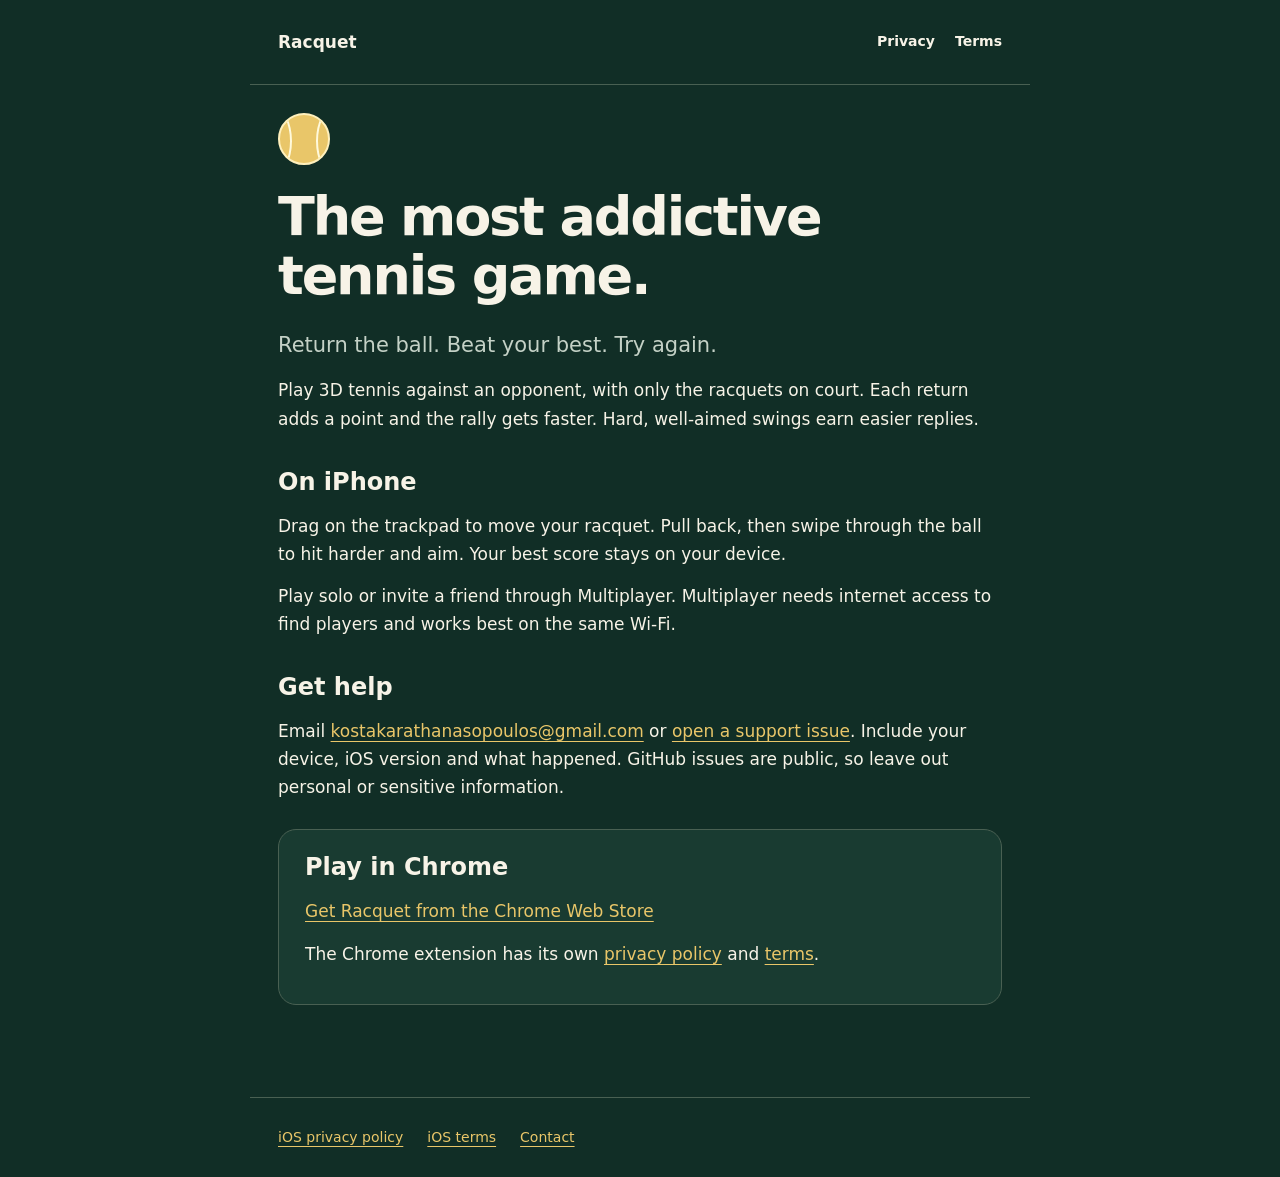
==== racquet/index.html @ 6115210b "Publish Racquet iOS support, privacy, and ad verification" ====
<!doctype html>
<html lang="en"><head><meta charset="utf-8"><meta name="viewport" content="width=device-width,initial-scale=1"><meta name="description" content="Racquet: the most addictive tennis game. How to play and get help."><title>Racquet — Game and support</title><link rel="stylesheet" href="../site.css"></head>
<body><header><a href="../">Racquet</a><nav><a href="privacy.html">Privacy</a><a href="terms.html">Terms</a></nav></header><main><div class="ball" aria-hidden="true"></div><h1>The most addictive tennis game.</h1><p class="intro">Return the ball. Beat your best. Try again.</p><p>Play 3D tennis against an opponent, with only the racquets on court. Each return adds a point and the rally gets faster. Hard, well-aimed swings earn easier replies.</p><h2>On iPhone</h2><p>Drag on the trackpad to move your racquet. Pull back, then swipe through the ball to hit harder and aim. Your best score stays on your device.</p><p>Play solo or invite a friend through Multiplayer. Multiplayer needs internet access to find players and works best on the same Wi-Fi.</p><h2>Get help</h2><p>Email <a href="mailto:kostakarathanasopoulos@gmail.com">kostakarathanasopoulos@gmail.com</a> or <a href="https://github.com/kostakarathana/racquet-info/issues">open a support issue</a>. Include your device, iOS version and what happened. GitHub issues are public, so leave out personal or sensitive information.</p><div class="card"><h2 style="margin-top:0">Play in Chrome</h2><p><a href="https://chromewebstore.google.com/detail/racquet-the-most-addictiv/lfcmcofgaeindpmglfkhenifpkaikilh">Get Racquet from the Chrome Web Store</a></p><p>The Chrome extension has its own <a href="https://github.com/kostakarathana/racquet-info/blob/main/PRIVACY.md">privacy policy</a> and <a href="https://github.com/kostakarathana/racquet-info/blob/main/TERMS.md">terms</a>.</p></div></main><footer><div class="links"><a href="privacy.html">iOS privacy policy</a><a href="terms.html">iOS terms</a><a href="mailto:kostakarathanasopoulos@gmail.com">Contact</a></div></footer></body></html>
---- site.css ----
:root{color-scheme:dark;--bg:#112e26;--panel:#193b31;--text:#f7f3e7;--muted:#c4d1c6;--line:#496052;--accent:#e9c669}*{box-sizing:border-box}body{margin:0;background:var(--bg);color:var(--text);font:17px/1.65 ui-sans-serif,system-ui,-apple-system,BlinkMacSystemFont,"Segoe UI",sans-serif}main,header,footer{max-width:780px;margin:auto;padding:28px}header{display:flex;align-items:center;justify-content:space-between;gap:16px;border-bottom:1px solid var(--line)}header a{color:var(--text);text-decoration:none;font-weight:650}header nav{display:flex;gap:20px;font-size:14px}a{color:var(--accent);text-underline-offset:4px}h1{font-size:clamp(35px,6vw,54px);line-height:1.1;letter-spacing:-.04em;margin:22px 0}h2{font-size:24px;line-height:1.3;margin:34px 0 12px}p,ul{margin:14px 0}.intro{font-size:21px;color:var(--muted);max-width:600px}.meta,footer{font-size:14px;color:var(--muted)}.card{padding:22px 26px;background:var(--panel);border:1px solid var(--line);border-radius:18px;margin:28px 0}.links{display:flex;flex-wrap:wrap;gap:14px 24px}.ball{width:52px;height:52px;border-radius:50%;background:var(--accent);border:2px solid #fff0bc;position:relative;overflow:hidden}.ball:before,.ball:after{content:"";position:absolute;width:32px;height:64px;border:2px solid #fff9db;border-radius:50%;top:-8px}.ball:before{left:-24px}.ball:after{right:-24px}footer{border-top:1px solid var(--line);margin-top:36px}li{margin:8px 0}code{overflow-wrap:anywhere;font-size:.88em}button{font:inherit}@media(max-width:450px){main,header,footer{padding:22px}header nav{gap:12px}}
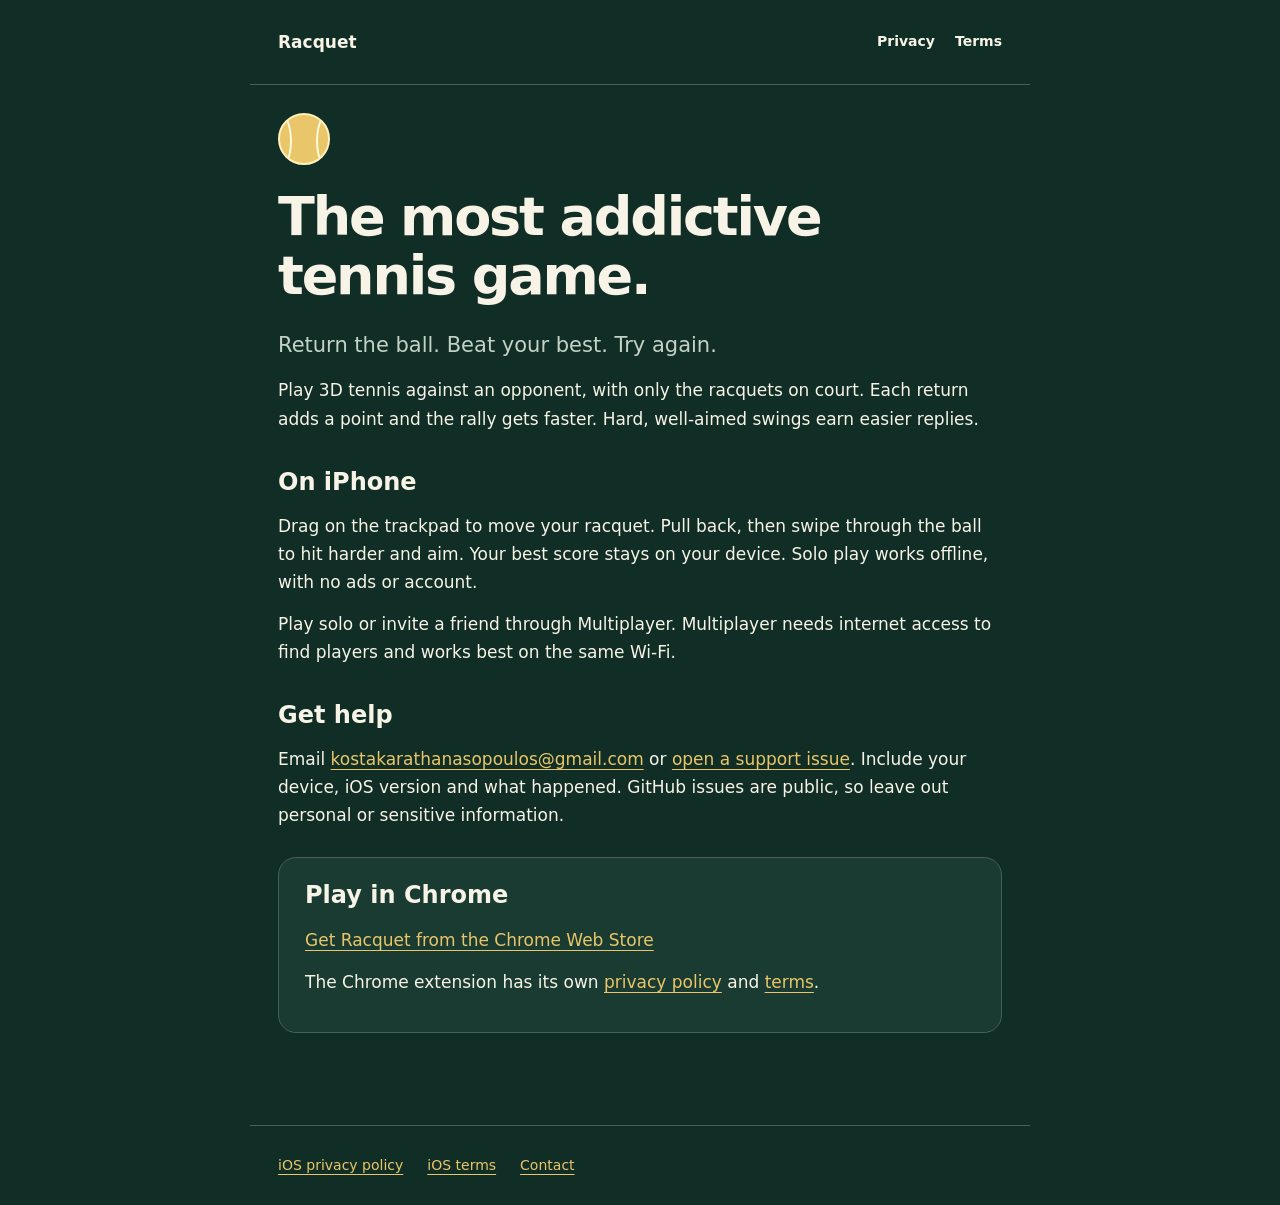
==== commit bd3f5245: "Describe the ad-free Racquet iOS release" ====
--- a/racquet/index.html
+++ b/racquet/index.html
@@ -1,3 +1,3 @@
 <!doctype html>
 <html lang="en"><head><meta charset="utf-8"><meta name="viewport" content="width=device-width,initial-scale=1"><meta name="description" content="Racquet: the most addictive tennis game. How to play and get help."><title>Racquet — Game and support</title><link rel="stylesheet" href="../site.css"></head>
-<body><header><a href="../">Racquet</a><nav><a href="privacy.html">Privacy</a><a href="terms.html">Terms</a></nav></header><main><div class="ball" aria-hidden="true"></div><h1>The most addictive tennis game.</h1><p class="intro">Return the ball. Beat your best. Try again.</p><p>Play 3D tennis against an opponent, with only the racquets on court. Each return adds a point and the rally gets faster. Hard, well-aimed swings earn easier replies.</p><h2>On iPhone</h2><p>Drag on the trackpad to move your racquet. Pull back, then swipe through the ball to hit harder and aim. Your best score stays on your device.</p><p>Play solo or invite a friend through Multiplayer. Multiplayer needs internet access to find players and works best on the same Wi-Fi.</p><h2>Get help</h2><p>Email <a href="mailto:kostakarathanasopoulos@gmail.com">kostakarathanasopoulos@gmail.com</a> or <a href="https://github.com/kostakarathana/racquet-info/issues">open a support issue</a>. Include your device, iOS version and what happened. GitHub issues are public, so leave out personal or sensitive information.</p><div class="card"><h2 style="margin-top:0">Play in Chrome</h2><p><a href="https://chromewebstore.google.com/detail/racquet-the-most-addictiv/lfcmcofgaeindpmglfkhenifpkaikilh">Get Racquet from the Chrome Web Store</a></p><p>The Chrome extension has its own <a href="https://github.com/kostakarathana/racquet-info/blob/main/PRIVACY.md">privacy policy</a> and <a href="https://github.com/kostakarathana/racquet-info/blob/main/TERMS.md">terms</a>.</p></div></main><footer><div class="links"><a href="privacy.html">iOS privacy policy</a><a href="terms.html">iOS terms</a><a href="mailto:kostakarathanasopoulos@gmail.com">Contact</a></div></footer></body></html>
+<body><header><a href="../">Racquet</a><nav><a href="privacy.html">Privacy</a><a href="terms.html">Terms</a></nav></header><main><div class="ball" aria-hidden="true"></div><h1>The most addictive tennis game.</h1><p class="intro">Return the ball. Beat your best. Try again.</p><p>Play 3D tennis against an opponent, with only the racquets on court. Each return adds a point and the rally gets faster. Hard, well-aimed swings earn easier replies.</p><h2>On iPhone</h2><p>Drag on the trackpad to move your racquet. Pull back, then swipe through the ball to hit harder and aim. Your best score stays on your device. Solo play works offline, with no ads or account.</p><p>Play solo or invite a friend through Multiplayer. Multiplayer needs internet access to find players and works best on the same Wi-Fi.</p><h2>Get help</h2><p>Email <a href="mailto:kostakarathanasopoulos@gmail.com">kostakarathanasopoulos@gmail.com</a> or <a href="https://github.com/kostakarathana/racquet-info/issues">open a support issue</a>. Include your device, iOS version and what happened. GitHub issues are public, so leave out personal or sensitive information.</p><div class="card"><h2 style="margin-top:0">Play in Chrome</h2><p><a href="https://chromewebstore.google.com/detail/racquet-the-most-addictiv/lfcmcofgaeindpmglfkhenifpkaikilh">Get Racquet from the Chrome Web Store</a></p><p>The Chrome extension has its own <a href="https://github.com/kostakarathana/racquet-info/blob/main/PRIVACY.md">privacy policy</a> and <a href="https://github.com/kostakarathana/racquet-info/blob/main/TERMS.md">terms</a>.</p></div></main><footer><div class="links"><a href="privacy.html">iOS privacy policy</a><a href="terms.html">iOS terms</a><a href="mailto:kostakarathanasopoulos@gmail.com">Contact</a></div></footer></body></html>
